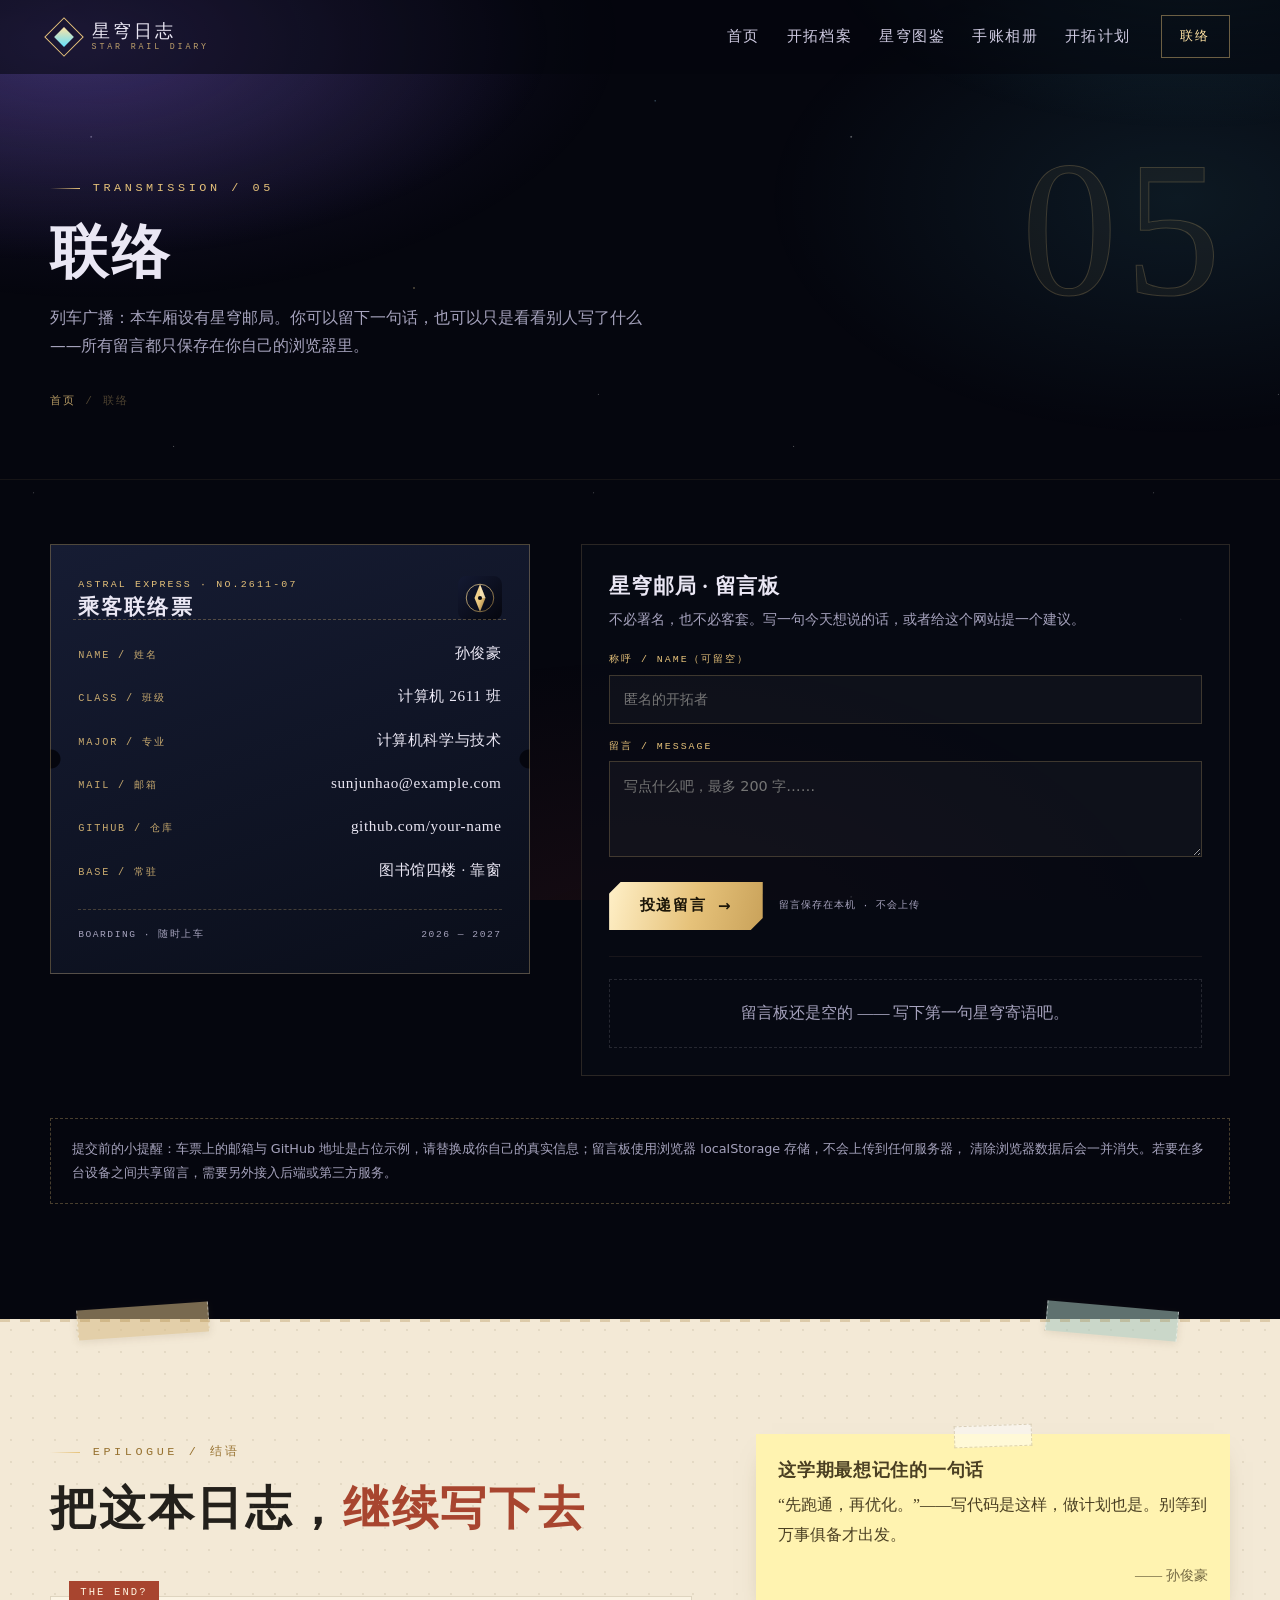
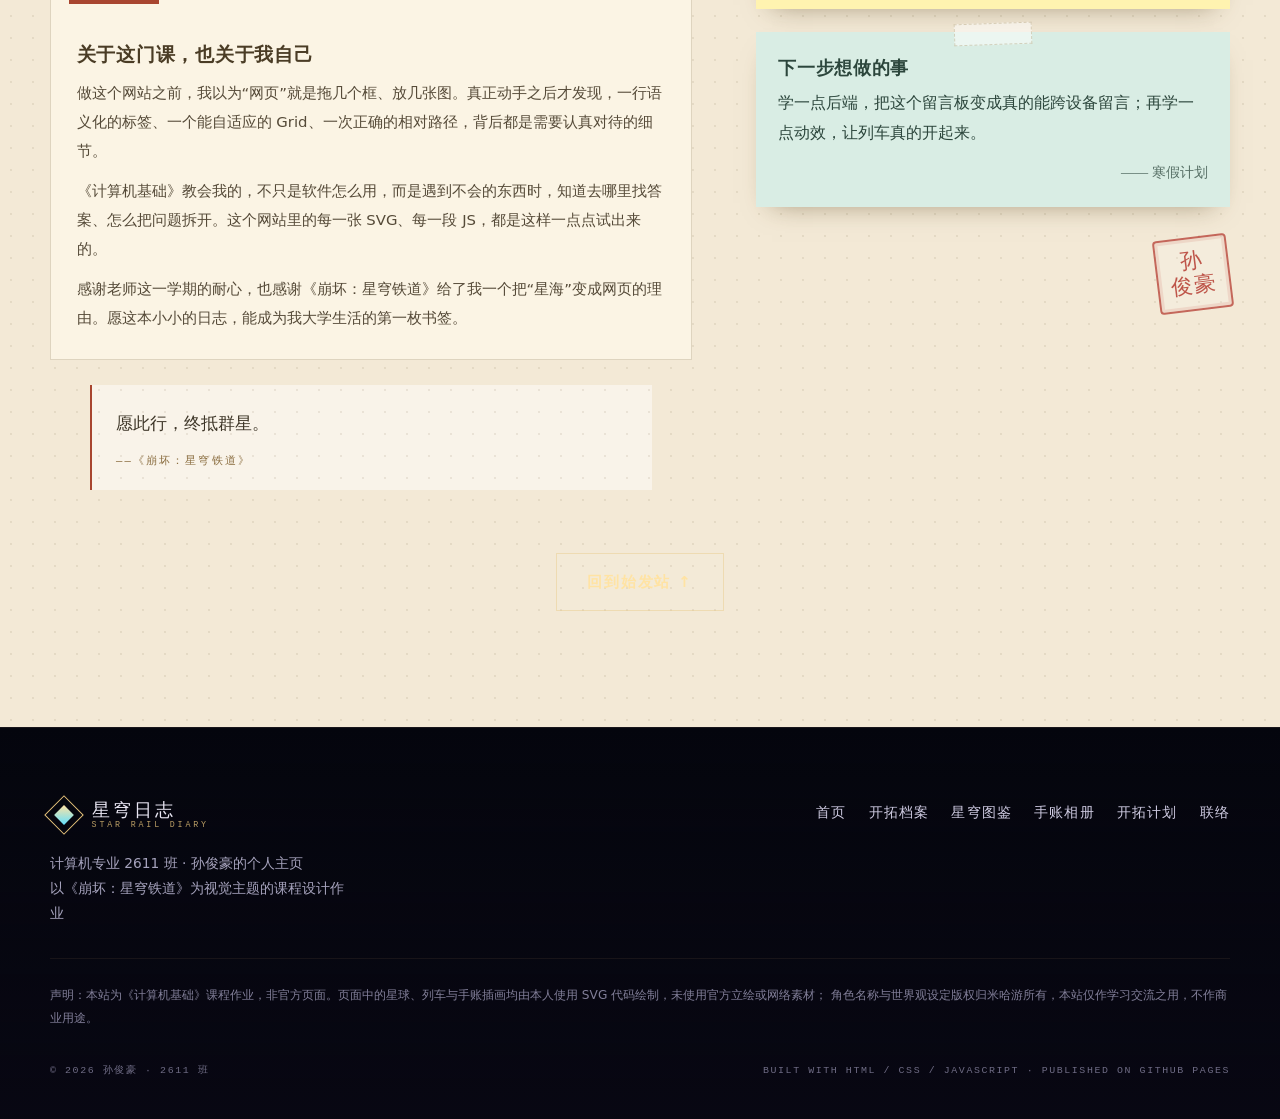
==== contact.html @ d4cdba92 "Add files via upload" ====
<!DOCTYPE html>
<html lang="zh-CN" class="no-js">
<head>
<meta charset="UTF-8">
<script>document.documentElement.classList.replace("no-js", "js");</script>
<meta name="viewport" content="width=device-width, initial-scale=1">
<title>联络 · 星穹邮局与留言板 | 星穹日志</title>
<meta name="description" content="给孙俊豪留言：星穹日志的联络页，包含车票式联系卡、本地留言板与结语。">
<meta name="author" content="孙俊豪">
<meta name="theme-color" content="#05060e">
<link rel="icon" href="assets/img/favicon.svg" type="image/svg+xml">
<link rel="stylesheet" href="css/style.css">
</head>
<body>
<a class="skip" href="#main">跳到主要内容</a>

<header class="nav">
  <div class="nav__inner">
    <a class="brand" href="index.html" aria-label="星穹日志 · 返回首页">
      <span class="brand__mark" aria-hidden="true"></span>
      <span class="brand__text">星穹日志<em>STAR RAIL DIARY</em></span>
    </a>
    <button class="nav__toggle" type="button" aria-expanded="false" aria-controls="navmenu" aria-label="打开导航菜单">
      <span></span><span></span><span></span>
    </button>
    <nav class="nav__menu" id="navmenu" aria-label="主导航">
      <a href="index.html">首页</a>
      <a href="about.html">开拓档案</a>
      <a href="characters.html">星穹图鉴</a>
      <a href="gallery.html">手账相册</a>
      <a href="study.html">开拓计划</a>
      <a class="nav__cta" href="contact.html">联络</a>
    </nav>
  </div>
</header>

<main id="main">

  <section class="page-head" data-index="05">
    <div class="container">
      <p class="eyebrow">TRANSMISSION / 05</p>
      <h1 class="page-title">联络</h1>
      <p class="page-lead">列车广播：本车厢设有星穹邮局。你可以留下一句话，也可以只是看看别人写了什么——所有留言都只保存在你自己的浏览器里。</p>
      <nav class="crumbs" aria-label="面包屑">
        <a href="index.html">首页</a><span>/</span><span>联络</span>
      </nav>
    </div>
  </section>

  <section class="section" style="padding-top:clamp(40px,6vw,64px)">
    <div class="container">
      <div class="contact-grid">

        <div class="ticket" data-reveal>
          <div class="ticket__head">
            <div>
              <p class="ticket__no">ASTRAL EXPRESS · NO.2611-07</p>
              <h3>乘客联络票</h3>
            </div>
            <img src="assets/img/favicon.svg" alt="" width="44" height="44" aria-hidden="true">
          </div>

          <dl class="ticket__rows">
            <div class="ticket__row"><dt>NAME / 姓名</dt><dd>孙俊豪</dd></div>
            <div class="ticket__row"><dt>CLASS / 班级</dt><dd>计算机 2611 班</dd></div>
            <div class="ticket__row"><dt>MAJOR / 专业</dt><dd>计算机科学与技术</dd></div>
            <div class="ticket__row"><dt>MAIL / 邮箱</dt><dd>sunjunhao@example.com</dd></div>
            <div class="ticket__row"><dt>GITHUB / 仓库</dt><dd>github.com/your-name</dd></div>
            <div class="ticket__row"><dt>BASE / 常驻</dt><dd>图书馆四楼 · 靠窗</dd></div>
          </dl>

          <div class="ticket__foot">
            <span>BOARDING · 随时上车</span>
            <span>2026 — 2027</span>
          </div>
        </div>

        <div class="guestbook" data-reveal data-delay="1">
          <h3>星穹邮局 · 留言板</h3>
          <p>不必署名，也不必客套。写一句今天想说的话，或者给这个网站提一个建议。</p>

          <form id="guestForm" novalidate>
            <div class="field">
              <label for="guestName">称呼 / NAME（可留空）</label>
              <input type="text" id="guestName" name="name" maxlength="18" placeholder="匿名的开拓者" autocomplete="nickname">
            </div>
            <div class="field">
              <label for="guestMsg">留言 / MESSAGE</label>
              <textarea id="guestMsg" name="message" maxlength="200" required placeholder="写点什么吧，最多 200 字……"></textarea>
            </div>
            <div class="form-foot">
              <button class="btn btn--gold" type="submit">投递留言 <span class="btn__arrow" aria-hidden="true">→</span></button>
              <span class="form-note">留言保存在本机 · 不会上传</span>
            </div>
          </form>

          <ul class="guest-list" id="guestList">
            <li class="empty">留言板还是空的 —— 写下第一句星穹寄语吧。</li>
          </ul>
        </div>

      </div>

      <p class="disclaimer">
        提交前的小提醒：车票上的邮箱与 GitHub 地址是占位示例，请替换成你自己的真实信息；留言板使用浏览器 localStorage 存储，不会上传到任何服务器，
        清除浏览器数据后会一并消失。若要在多台设备之间共享留言，需要另外接入后端或第三方服务。
      </p>
    </div>
  </section>

  <section class="section section--paper">
    <span class="tape tape--tl" aria-hidden="true"></span>
    <span class="tape tape--tr" aria-hidden="true"></span>
    <div class="container">
      <div class="quick">
        <div>
          <header class="sec-head" data-reveal>
            <p class="eyebrow">EPILOGUE / 结语</p>
            <h2 class="sec-title">把这本日志，<em>继续写下去</em></h2>
          </header>
          <div class="chapter" style="box-shadow:none" data-reveal>
            <span class="chapter__no">THE END?</span>
            <h3 style="margin-top:1rem">关于这门课，也关于我自己</h3>
            <p>做这个网站之前，我以为“网页”就是拖几个框、放几张图。真正动手之后才发现，一行语义化的标签、一个能自适应的 Grid、一次正确的相对路径，背后都是需要认真对待的细节。</p>
            <p>《计算机基础》教会我的，不只是软件怎么用，而是遇到不会的东西时，知道去哪里找答案、怎么把问题拆开。这个网站里的每一张 SVG、每一段 JS，都是这样一点点试出来的。</p>
            <p>感谢老师这一学期的耐心，也感谢《崩坏：星穹铁道》给了我一个把“星海”变成网页的理由。愿这本小小的日志，能成为我大学生活的第一枚书签。</p>
          </div>
          <blockquote class="quote" style="margin-top:1.6rem" data-reveal>
            愿此行，终抵群星。
            <span class="quote__by">——《崩坏：星穹铁道》</span>
          </blockquote>
        </div>

        <div class="notes">
          <aside class="note" data-reveal data-delay="1">
            <h4>这学期最想记住的一句话</h4>
            <p>“先跑通，再优化。”——写代码是这样，做计划也是。别等到万事俱备才出发。</p>
            <span class="note__sign">—— 孙俊豪</span>
          </aside>
          <aside class="note note--mint" data-reveal data-delay="2">
            <h4>下一步想做的事</h4>
            <p>学一点后端，把这个留言板变成真的能跨设备留言；再学一点动效，让列车真的开起来。</p>
            <span class="note__sign">—— 寒假计划</span>
          </aside>
          <div class="seal" aria-hidden="true">孙<br>俊豪</div>
        </div>
      </div>

      <div class="sec-foot" data-reveal>
        <a class="btn btn--ghost" href="index.html">回到始发站 ↑</a>
      </div>
    </div>
  </section>

</main>

<footer class="footer">
  <div class="container footer__inner">
    <div class="footer__top">
      <div class="footer__brand">
        <a class="brand" href="index.html">
          <span class="brand__mark" aria-hidden="true"></span>
          <span class="brand__text">星穹日志<em>STAR RAIL DIARY</em></span>
        </a>
        <p>计算机专业 2611 班 · 孙俊豪的个人主页<br>以《崩坏：星穹铁道》为视觉主题的课程设计作业</p>
      </div>
      <nav class="footer__links" aria-label="页脚导航">
        <a href="index.html">首页</a>
        <a href="about.html">开拓档案</a>
        <a href="characters.html">星穹图鉴</a>
        <a href="gallery.html">手账相册</a>
        <a href="study.html">开拓计划</a>
        <a href="contact.html">联络</a>
      </nav>
    </div>
    <p class="footer__note">
      声明：本站为《计算机基础》课程作业，非官方页面。页面中的星球、列车与手账插画均由本人使用 SVG 代码绘制，未使用官方立绘或网络素材；
      角色名称与世界观设定版权归米哈游所有，本站仅作学习交流之用，不作商业用途。
    </p>
    <p class="footer__copy">
      <span>© <span data-year>2026</span> 孙俊豪 · 2611 班</span>
      <span>BUILT WITH HTML / CSS / JAVASCRIPT · PUBLISHED ON GITHUB PAGES</span>
    </p>
  </div>
</footer>

<script src="js/main.js"></script>
</body>
</html>
---- css/style.css ----
/* ============================================================
   星穹日志 · Star Rail Diary
   个人主页样式表（原创）
   风格：深空科技感 + 国潮金朱 + 手账纸感
   ============================================================ */

:root {
  --void: #05060e;
  --void-2: #090c18;
  --panel: #0d1222;
  --panel-2: #111730;
  --line: rgba(230, 194, 122, .16);
  --line-soft: rgba(230, 194, 122, .08);
  --gold: #e6c27a;
  --gold-2: #ffe3a3;
  --gold-deep: #a37d38;
  --cyan: #62e0ff;
  --violet: #8b6cf0;
  --jade: #2f8f83;
  --cinnabar: #c9483c;
  --paper: #f3e9d6;
  --paper-2: #fbf4e4;
  --paper-3: #e8dac1;
  --ink: #23201b;
  --ink-soft: #5c5346;
  --text: #eae7f4;
  --muted: #a6a3bd;
  --font-serif: "Songti SC", "STSong", "STZhongsong", "SimSun", "Noto Serif SC", serif;
  --font-sans: "PingFang SC", "Microsoft YaHei", "Hiragino Sans GB", "Segoe UI", system-ui, sans-serif;
  --font-mono: "Consolas", "Cascadia Mono", "SFMono-Regular", "Courier New", monospace;
  --font-hand: "Kaiti SC", "STKaiti", "KaiTi", "楷体", cursive;
  --nav-h: 74px;
  --maxw: 1180px;
  --ease: cubic-bezier(.2, .7, .2, 1);
}

* { box-sizing: border-box; }

html {
  scroll-behavior: smooth;
  -webkit-text-size-adjust: 100%;
}

body {
  margin: 0;
  background-color: var(--void);
  color: var(--text);
  font-family: var(--font-sans);
  font-size: 16px;
  line-height: 1.8;
  overflow-x: hidden;
  -webkit-font-smoothing: antialiased;
}

/* 全站星尘底纹 */
body::before {
  content: "";
  position: fixed;
  inset: 0;
  z-index: -2;
  pointer-events: none;
  background-image:
    radial-gradient(1.4px 1.4px at 12% 18%, rgba(255, 255, 255, .55), transparent),
    radial-gradient(1px 1px at 28% 72%, rgba(255, 255, 255, .4), transparent),
    radial-gradient(1.6px 1.6px at 46% 32%, rgba(255, 227, 163, .5), transparent),
    radial-gradient(1px 1px at 64% 86%, rgba(255, 255, 255, .35), transparent),
    radial-gradient(1.2px 1.2px at 78% 12%, rgba(160, 220, 255, .45), transparent),
    radial-gradient(1px 1px at 88% 58%, rgba(255, 255, 255, .35), transparent),
    radial-gradient(1px 1px at 6% 88%, rgba(255, 255, 255, .3), transparent),
    radial-gradient(1.3px 1.3px at 38% 94%, rgba(255, 227, 163, .4), transparent);
  background-size: 760px 760px, 620px 620px, 900px 900px, 720px 720px, 840px 840px, 680px 680px, 560px 560px, 980px 980px;
  opacity: .85;
}

body::after {
  content: "";
  position: fixed;
  inset: 0;
  z-index: -1;
  pointer-events: none;
  background:
    radial-gradient(58% 42% at 8% 4%, rgba(139, 108, 240, .16), transparent 70%),
    radial-gradient(46% 38% at 92% 22%, rgba(98, 224, 255, .09), transparent 70%),
    radial-gradient(60% 50% at 50% 108%, rgba(201, 72, 60, .1), transparent 70%);
}

img { max-width: 100%; display: block; }
a { color: inherit; text-decoration: none; }
button { font-family: inherit; cursor: pointer; }
::selection { background: rgba(230, 194, 122, .35); color: #fff; }

:focus-visible {
  outline: 2px solid var(--gold-2);
  outline-offset: 3px;
}

h1, h2, h3, h4 {
  font-family: var(--font-serif);
  font-weight: 700;
  line-height: 1.35;
  letter-spacing: .04em;
  margin: 0;
}

p { margin: 0; }

/* ---------- 通用布局 ---------- */
.container {
  width: min(100% - 44px, var(--maxw));
  margin-inline: auto;
}

.section {
  position: relative;
  padding: clamp(66px, 9vw, 118px) 0;
}

.sec-head { max-width: 760px; margin-bottom: clamp(34px, 5vw, 56px); }
.sec-head--center { margin-inline: auto; text-align: center; }

.eyebrow {
  display: inline-flex;
  align-items: center;
  gap: .8rem;
  margin: 0 0 .9rem;
  font-family: var(--font-mono);
  font-size: .74rem;
  letter-spacing: .3em;
  text-transform: uppercase;
  color: var(--gold);
}

.eyebrow::before {
  content: "";
  width: 30px;
  height: 1px;
  background: linear-gradient(90deg, transparent, var(--gold));
}

.sec-head--center .eyebrow::after {
  content: "";
  width: 30px;
  height: 1px;
  background: linear-gradient(90deg, var(--gold), transparent);
}

.sec-title {
  font-size: clamp(1.85rem, 4.2vw, 2.9rem);
  letter-spacing: .06em;
}

.sec-title em {
  font-style: normal;
  color: var(--gold-2);
}

.sec-sub {
  margin-top: 1rem;
  color: var(--muted);
  font-size: .98rem;
  max-width: 62ch;
}

.grad-text {
  background: linear-gradient(104deg, #fffdf6 8%, #ffe3a3 42%, #9ce6ff 78%, #cbb6ff 100%);
  -webkit-background-clip: text;
  background-clip: text;
  color: transparent;
}

/* ---------- 按钮 ---------- */
.btn {
  position: relative;
  display: inline-flex;
  align-items: center;
  justify-content: center;
  gap: .7rem;
  padding: .92rem 1.9rem;
  border: 0;
  font-size: .94rem;
  font-weight: 700;
  letter-spacing: .12em;
  transition: transform .3s var(--ease), box-shadow .3s var(--ease), background .3s, color .3s;
}

.btn--gold {
  color: #1b1508;
  background: linear-gradient(104deg, #fff0c8, #e6c27a 55%, #c9a25a);
  clip-path: polygon(12px 0, 100% 0, 100% calc(100% - 12px), calc(100% - 12px) 100%, 0 100%, 0 12px);
}

.btn--gold:hover {
  transform: translateY(-3px);
  box-shadow: 0 18px 34px -18px rgba(230, 194, 122, .55);
}

.btn--ghost {
  color: var(--gold-2);
  background: rgba(255, 255, 255, .03);
  border: 1px solid rgba(230, 194, 122, .4);
}

.btn--ghost:hover {
  transform: translateY(-3px);
  border-color: var(--gold-2);
  background: rgba(230, 194, 122, .1);
}

.btn__arrow { transition: transform .3s var(--ease); }
.btn:hover .btn__arrow { transform: translateX(4px); }

/* ---------- 导航 ---------- */
.nav {
  position: fixed;
  inset: 0 0 auto;
  z-index: 60;
  height: var(--nav-h);
  display: flex;
  align-items: center;
  background: rgba(5, 6, 14, .55);
  border-bottom: 1px solid transparent;
  transition: background .35s, border-color .35s, backdrop-filter .35s;
}

.nav.is-scrolled {
  background: rgba(5, 6, 14, .88);
  border-bottom-color: var(--line);
  backdrop-filter: blur(14px);
  -webkit-backdrop-filter: blur(14px);
}

.nav__inner {
  width: min(100% - 44px, var(--maxw));
  margin-inline: auto;
  display: flex;
  align-items: center;
  justify-content: space-between;
  gap: 1.5rem;
}

.brand { display: inline-flex; align-items: center; gap: .85rem; }

.brand__mark {
  position: relative;
  width: 28px;
  height: 28px;
  flex: 0 0 auto;
  border: 1px solid var(--gold);
  transform: rotate(45deg);
  transition: transform .6s var(--ease);
}

.brand__mark::after {
  content: "";
  position: absolute;
  inset: 6px;
  background: linear-gradient(135deg, var(--gold-2), var(--cyan));
}

.brand:hover .brand__mark { transform: rotate(225deg); }

.brand__text {
  display: flex;
  flex-direction: column;
  font-family: var(--font-serif);
  font-size: 1.12rem;
  letter-spacing: .18em;
  line-height: 1.15;
}

.brand__text em {
  font-family: var(--font-mono);
  font-style: normal;
  font-size: .52rem;
  letter-spacing: .34em;
  color: var(--gold);
  opacity: .8;
}

.nav__menu {
  display: flex;
  align-items: center;
  gap: clamp(.4rem, 1.6vw, 1.5rem);
}

.nav__menu a {
  position: relative;
  padding: .4rem .2rem;
  font-size: .93rem;
  letter-spacing: .1em;
  color: #cfcbe2;
  transition: color .25s;
}

.nav__menu a::after {
  content: "";
  position: absolute;
  left: 0;
  bottom: -2px;
  width: 0;
  height: 1px;
  background: linear-gradient(90deg, var(--gold), transparent);
  transition: width .35s var(--ease);
}

.nav__menu a:hover { color: #fff; }
.nav__menu a:hover::after { width: 100%; }

.nav__menu a.is-active { color: var(--gold-2); }
.nav__menu a.is-active::after { width: 100%; }

.nav__menu a.nav__cta {
  margin-left: .4rem;
  padding: .55rem 1.15rem;
  border: 1px solid rgba(230, 194, 122, .45);
  color: var(--gold-2);
  font-size: .84rem;
  letter-spacing: .16em;
}

.nav__menu a.nav__cta::after { display: none; }
.nav__menu a.nav__cta:hover { background: var(--gold); color: #1b1508; }

.nav__toggle {
  display: none;
  width: 44px;
  height: 44px;
  padding: 0;
  border: 1px solid var(--line);
  background: transparent;
  position: relative;
}

.nav__toggle span {
  position: absolute;
  left: 50%;
  width: 20px;
  height: 1.5px;
  background: var(--gold-2);
  transform: translateX(-50%);
  transition: .3s var(--ease);
}

.nav__toggle span:nth-child(1) { top: 15px; }
.nav__toggle span:nth-child(2) { top: 21px; }
.nav__toggle span:nth-child(3) { top: 27px; }

.nav__toggle[aria-expanded="true"] span:nth-child(1) { top: 21px; transform: translateX(-50%) rotate(45deg); }
.nav__toggle[aria-expanded="true"] span:nth-child(2) { opacity: 0; }
.nav__toggle[aria-expanded="true"] span:nth-child(3) { top: 21px; transform: translateX(-50%) rotate(-45deg); }

.skip {
  position: absolute;
  left: 16px;
  top: -60px;
  z-index: 100;
  padding: .6rem 1rem;
  background: var(--gold);
  color: #14100a;
  transition: top .25s;
}
.skip:focus { top: 12px; }

/* ---------- 首屏 ---------- */
.hero {
  position: relative;
  isolation: isolate;
  min-height: clamp(600px, 92svh, 940px);
  display: flex;
  align-items: center;
  padding: calc(var(--nav-h) + clamp(48px, 8vw, 90px)) 0 clamp(120px, 16vh, 180px);
  overflow: hidden;
}

.hero__stars {
  position: absolute;
  inset: 0;
  width: 100%;
  height: 100%;
  z-index: -2;
  opacity: .95;
}

.hero__glow {
  position: absolute;
  inset: -20% -10% auto;
  height: 120%;
  z-index: -3;
  background:
    radial-gradient(52% 48% at 16% 24%, rgba(139, 108, 240, .4), transparent 72%),
    radial-gradient(40% 42% at 78% 16%, rgba(98, 224, 255, .16), transparent 72%),
    radial-gradient(50% 40% at 60% 92%, rgba(201, 72, 60, .18), transparent 72%);
  filter: blur(8px);
}

.hero__train {
  position: absolute;
  right: -6%;
  bottom: 3%;
  width: min(74%, 1020px);
  z-index: -1;
  opacity: .95;
  pointer-events: none;
  filter: drop-shadow(0 30px 60px rgba(0, 0, 0, .65));
  -webkit-mask-image: linear-gradient(to right, transparent 0, #000 30%, #000 100%);
  mask-image: linear-gradient(to right, transparent 0, #000 30%, #000 100%);
}

/* 压暗文字一侧，避免与列车重叠影响阅读 */
.hero__scrim {
  position: absolute;
  inset: 0;
  z-index: -1;
  pointer-events: none;
  background:
    linear-gradient(90deg, rgba(5, 6, 14, .95) 0%, rgba(5, 6, 14, .88) 32%, rgba(5, 6, 14, .42) 56%, transparent 74%),
    linear-gradient(180deg, transparent 52%, rgba(5, 6, 14, .74) 100%);
}

.hero__inner { position: relative; }

.hero__title {
  max-width: 12em;
  margin: .4rem 0 1.6rem;
  font-size: clamp(2.5rem, 6.6vw, 4.9rem);
  line-height: 1.24;
  letter-spacing: .05em;
  text-shadow: 0 18px 60px rgba(0, 0, 0, .55);
}

.hero__title span { display: block; }

.hero__lead {
  max-width: 46ch;
  color: #d2cde4;
  font-size: clamp(.96rem, 1.2vw, 1.06rem);
  line-height: 1.95;
  text-shadow: 0 2px 18px rgba(5, 6, 14, .7);
}

.hero__lead strong { color: var(--gold-2); font-weight: 600; }

.hero__actions {
  display: flex;
  flex-wrap: wrap;
  gap: .9rem;
  margin: 2.2rem 0 2.6rem;
}

.hero__meta {
  display: flex;
  flex-wrap: wrap;
  gap: clamp(1rem, 3vw, 2.4rem);
  margin: 0;
  padding: 1.15rem 0 0;
  list-style: none;
  border-top: 1px solid var(--line-soft);
  max-width: 620px;
}

.hero__meta li { display: flex; flex-direction: column; gap: .2rem; }

.hero__meta span {
  font-family: var(--font-mono);
  font-size: .64rem;
  letter-spacing: .24em;
  color: var(--gold);
  opacity: .85;
}

.hero__meta strong {
  font-family: var(--font-serif);
  font-size: .98rem;
  letter-spacing: .08em;
  font-weight: 600;
}

.hero__scroll {
  position: absolute;
  right: max(22px, calc((100vw - var(--maxw)) / 2));
  bottom: 118px;
  display: flex;
  align-items: center;
  gap: .8rem;
  font-family: var(--font-mono);
  font-size: .64rem;
  letter-spacing: .3em;
  color: var(--gold);
  writing-mode: vertical-rl;
}

.hero__scroll::after {
  content: "";
  width: 1px;
  height: 54px;
  background: linear-gradient(var(--gold), transparent);
  animation: scrollLine 2.4s ease-in-out infinite;
}

@keyframes scrollLine {
  0%, 100% { transform: scaleY(.4); opacity: .4; transform-origin: top; }
  50% { transform: scaleY(1); opacity: 1; transform-origin: top; }
}

.ticker {
  position: absolute;
  left: 0;
  right: 0;
  bottom: 0;
  overflow: hidden;
  border-top: 1px solid var(--line-soft);
  border-bottom: 1px solid var(--line-soft);
  background: rgba(5, 6, 14, .55);
  backdrop-filter: blur(6px);
  -webkit-backdrop-filter: blur(6px);
}

.ticker__track {
  display: flex;
  width: max-content;
  gap: 2.6rem;
  padding: .72rem 0;
  font-family: var(--font-mono);
  font-size: .7rem;
  letter-spacing: .26em;
  color: rgba(230, 194, 122, .72);
  animation: ticker 42s linear infinite;
}

.ticker__track span { display: inline-flex; align-items: center; gap: 2.6rem; white-space: nowrap; }
.ticker__track span::after { content: "✦"; color: var(--gold); opacity: .6; }

@keyframes ticker {
  from { transform: translateX(0); }
  to { transform: translateX(-50%); }
}

/* ---------- 停靠站卡片 ---------- */
.stops {
  display: grid;
  grid-template-columns: repeat(auto-fit, minmax(228px, 1fr));
  gap: 16px;
}

.stop {
  position: relative;
  display: flex;
  flex-direction: column;
  gap: .75rem;
  padding: 1.9rem 1.6rem 1.7rem;
  background: linear-gradient(165deg, rgba(20, 27, 48, .92), rgba(8, 11, 20, .94));
  border: 1px solid var(--line);
  overflow: hidden;
  transition: transform .4s var(--ease), border-color .4s, box-shadow .4s;
}

.stop::after {
  content: "";
  position: absolute;
  top: 10px;
  right: 10px;
  width: 22px;
  height: 22px;
  border-top: 1px solid rgba(230, 194, 122, .45);
  border-right: 1px solid rgba(230, 194, 122, .45);
  opacity: .5;
  transition: opacity .35s, width .35s, height .35s;
}

.stop:hover {
  transform: translateY(-7px);
  border-color: rgba(230, 194, 122, .48);
  box-shadow: 0 28px 54px -26px #000;
}

.stop:hover::after { opacity: 1; width: 34px; height: 34px; }

.stop__no {
  font-family: var(--font-mono);
  font-size: .72rem;
  letter-spacing: .26em;
  color: var(--gold);
}

.stop h3 { font-size: 1.32rem; letter-spacing: .06em; }
.stop p { flex: 1; color: var(--muted); font-size: .9rem; line-height: 1.85; }

.stop__go {
  font-family: var(--font-mono);
  font-size: .74rem;
  letter-spacing: .18em;
  color: var(--gold-2);
  opacity: .85;
}

.stop:hover .stop__go { opacity: 1; }

/* ---------- 手账纸页面 ---------- */
.section--paper {
  color: var(--ink);
  background: var(--paper);
  position: relative;
}

.section--paper::before {
  content: "";
  position: absolute;
  inset: 0;
  pointer-events: none;
  background-image: radial-gradient(rgba(124, 104, 72, .22) 1px, transparent 1px);
  background-size: 22px 22px;
  opacity: .55;
}

.section--paper::after {
  content: "";
  position: absolute;
  left: 0;
  right: 0;
  top: 0;
  height: 3px;
  background: repeating-linear-gradient(90deg, rgba(163, 125, 56, .55) 0 10px, transparent 10px 20px);
  opacity: .5;
}

.section--paper .eyebrow { color: #96712f; }
.section--paper .sec-sub { color: var(--ink-soft); }
.section--paper .sec-title em { color: #a8452f; }

.tape {
  position: absolute;
  width: 132px;
  height: 30px;
  background: rgba(214, 186, 132, .55);
  border-left: 1px dashed rgba(255, 255, 255, .5);
  border-right: 1px dashed rgba(255, 255, 255, .5);
  box-shadow: 0 2px 8px rgba(90, 70, 40, .12);
  transform: rotate(-4deg);
  pointer-events: none;
}

.tape--tl { top: -13px; left: 6%; }
.tape--tr { top: -13px; right: 8%; transform: rotate(5deg); background: rgba(168, 200, 190, .55); }

.seal {
  display: grid;
  place-items: center;
  width: 74px;
  height: 74px;
  border: 2px solid rgba(184, 69, 58, .8);
  border-radius: 4px;
  color: rgba(184, 69, 58, .9);
  font-family: var(--font-hand);
  font-size: 1.35rem;
  line-height: 1.1;
  text-align: center;
  letter-spacing: .05em;
  transform: rotate(-7deg);
  box-shadow: inset 0 0 0 3px rgba(184, 69, 58, .12);
  background: rgba(255, 255, 255, .15);
}

.note {
  position: relative;
  padding: 1.5rem 1.4rem 1.3rem;
  background: #fff3b0;
  color: #4a3f22;
  box-shadow: 0 12px 26px -16px rgba(80, 60, 20, .55);
  transform: rotate(-1.6deg);
  font-family: var(--font-hand);
  font-size: 1.02rem;
  line-height: 1.9;
}

.note::before {
  content: "";
  position: absolute;
  top: -9px;
  left: 50%;
  width: 76px;
  height: 20px;
  transform: translateX(-50%) rotate(-2deg);
  background: rgba(255, 255, 255, .5);
  border: 1px dashed rgba(160, 140, 90, .35);
}

.note--mint { background: #d9ede4; color: #2c463c; transform: rotate(1.4deg); }
.note--rose { background: #f7d9d2; color: #5c2a22; transform: rotate(-.8deg); }
.note h4 { font-family: var(--font-hand); font-size: 1.12rem; margin-bottom: .5rem; color: inherit; }
.note p { font-size: .98rem; }
.note__sign { display: block; margin-top: .8rem; text-align: right; font-size: .85rem; opacity: .75; }

/* ---------- 数据 / 速写 ---------- */
.quick {
  display: grid;
  grid-template-columns: 1.15fr .85fr;
  gap: clamp(26px, 5vw, 64px);
  align-items: start;
}

.stats {
  display: grid;
  grid-template-columns: repeat(2, 1fr);
  gap: 1px;
  background: rgba(90, 72, 44, .18);
  border: 1px solid rgba(90, 72, 44, .18);
}

.stat {
  padding: 1.5rem 1.4rem;
  background: var(--paper-2);
}

.stat__num {
  display: block;
  font-family: var(--font-serif);
  font-size: clamp(1.7rem, 3.4vw, 2.35rem);
  line-height: 1.1;
  color: #8a5a22;
  letter-spacing: .02em;
}

.stat__num small { font-size: .45em; letter-spacing: .1em; margin-left: .2em; color: #9a7b46; }

.stat__label {
  display: block;
  margin-top: .45rem;
  font-family: var(--font-mono);
  font-size: .68rem;
  letter-spacing: .2em;
  color: #7b6a4d;
}

.notes { display: grid; gap: 1.4rem; }

/* ---------- 页面头部 ---------- */
.page-head {
  position: relative;
  overflow: hidden;
  padding: calc(var(--nav-h) + clamp(56px, 8vw, 96px)) 0 clamp(44px, 6vw, 68px);
  border-bottom: 1px solid var(--line-soft);
}

.page-head::before {
  content: "";
  position: absolute;
  inset: -30% -10% auto;
  height: 130%;
  z-index: -1;
  background:
    radial-gradient(46% 50% at 12% 30%, rgba(139, 108, 240, .28), transparent 70%),
    radial-gradient(34% 40% at 86% 16%, rgba(98, 224, 255, .12), transparent 70%);
}

/* 右侧巨大的页码幽灵字，平衡页头留白 */
.page-head::after {
  content: attr(data-index);
  position: absolute;
  right: 4%;
  top: 48%;
  transform: translateY(-50%);
  z-index: 0;
  font-family: var(--font-serif);
  font-size: clamp(7rem, 15vw, 13rem);
  line-height: 1;
  letter-spacing: .04em;
  color: rgba(230, 194, 122, .05);
  -webkit-text-stroke: 1px rgba(230, 194, 122, .22);
  pointer-events: none;
  user-select: none;
}

.page-head .container { position: relative; z-index: 1; }

.page-title {
  font-size: clamp(2.1rem, 5.2vw, 3.6rem);
  letter-spacing: .06em;
  margin-bottom: .8rem;
}

.page-lead { color: var(--muted); max-width: 62ch; font-size: .98rem; }

.crumbs {
  display: flex;
  flex-wrap: wrap;
  align-items: center;
  gap: .6rem;
  margin-top: 1.9rem;
  font-family: var(--font-mono);
  font-size: .7rem;
  letter-spacing: .16em;
  color: rgba(230, 194, 122, .8);
}

.crumbs a:hover { color: var(--gold-2); }
.crumbs span { opacity: .4; }

/* ---------- 档案页 ---------- */
.dossier {
  display: grid;
  grid-template-columns: minmax(260px, 400px) 1fr;
  gap: clamp(28px, 5vw, 68px);
  align-items: start;
}

.frame {
  position: relative;
  padding: 12px;
  background: linear-gradient(160deg, rgba(230, 194, 122, .5), rgba(98, 224, 255, .18) 55%, rgba(230, 194, 122, .35));
  clip-path: polygon(0 0, calc(100% - 26px) 0, 100% 26px, 100% 100%, 26px 100%, 0 calc(100% - 26px));
}

.frame img {
  width: 100%;
  height: auto;
  clip-path: polygon(0 0, calc(100% - 20px) 0, 100% 20px, 100% 100%, 20px 100%, 0 calc(100% - 20px));
}

.frame__tag {
  position: absolute;
  left: 24px;
  bottom: 24px;
  padding: .35rem .8rem;
  background: rgba(5, 6, 14, .82);
  border: 1px solid rgba(230, 194, 122, .4);
  font-family: var(--font-mono);
  font-size: .68rem;
  letter-spacing: .2em;
  color: var(--gold-2);
}

.dossier__art { position: relative; }
.dossier__art .seal { position: absolute; right: -14px; bottom: -22px; background: var(--paper); }

.dossier__name {
  display: flex;
  flex-wrap: wrap;
  align-items: baseline;
  gap: .4rem 1rem;
  margin-bottom: .4rem;
}

.dossier__name h2 { font-size: clamp(2rem, 4.4vw, 3rem); letter-spacing: .1em; }

.dossier__name span {
  font-family: var(--font-mono);
  font-size: .72rem;
  letter-spacing: .26em;
  color: var(--gold);
}

.dossier__title { color: var(--muted); font-size: .96rem; margin-bottom: 1.8rem; }
.dossier__title b { color: var(--gold-2); font-weight: 600; }

.facts {
  display: grid;
  grid-template-columns: repeat(auto-fit, minmax(150px, 1fr));
  gap: 1px;
  margin: 0 0 2rem;
  background: var(--line-soft);
  border: 1px solid var(--line-soft);
}

.fact { padding: .95rem 1rem; background: rgba(10, 14, 26, .7); }
.fact dt {
  font-family: var(--font-mono);
  font-size: .62rem;
  letter-spacing: .2em;
  color: var(--gold);
  opacity: .8;
}
.fact dd {
  margin: .3rem 0 0;
  font-family: var(--font-serif);
  font-size: 1rem;
  letter-spacing: .04em;
  color: #f2effa;
}

.bars { display: grid; gap: 1rem; margin: 0 0 2rem; max-width: 560px; }

.bar {
  display: grid;
  grid-template-columns: 96px 1fr 42px;
  align-items: center;
  gap: .9rem;
}

.bar__name { font-size: .86rem; color: #d8d4e8; letter-spacing: .06em; }

.bar__track {
  position: relative;
  height: 6px;
  background: rgba(255, 255, 255, .07);
  overflow: hidden;
}

.bar__fill {
  display: block;
  height: 100%;
  width: 0;
  background: linear-gradient(90deg, rgba(230, 194, 122, .55), var(--gold-2) 55%, var(--cyan));
  box-shadow: 0 0 16px rgba(98, 224, 255, .35);
  transition: width 1.3s var(--ease);
}

.is-in .bar__fill { width: var(--v); }

.bar__val {
  font-family: var(--font-mono);
  font-size: .74rem;
  color: var(--gold);
  text-align: right;
}

.tags { display: flex; flex-wrap: wrap; gap: .5rem; margin: 0; padding: 0; list-style: none; }

.tag {
  padding: .3rem .8rem;
  border: 1px solid rgba(230, 194, 122, .28);
  font-family: var(--font-mono);
  font-size: .7rem;
  letter-spacing: .12em;
  color: #d8d2e6;
  background: rgba(230, 194, 122, .04);
}

.chapters {
  display: grid;
  grid-template-columns: repeat(auto-fit, minmax(260px, 1fr));
  gap: clamp(22px, 3vw, 34px);
}

.chapter {
  position: relative;
  padding: 1.8rem 1.6rem 1.6rem;
  background: var(--paper-2);
  border: 1px solid rgba(120, 98, 62, .22);
  box-shadow: 0 14px 30px -22px rgba(60, 45, 20, .55);
}

.chapter__no {
  position: absolute;
  top: -16px;
  left: 18px;
  padding: .1rem .7rem;
  background: #a8452f;
  color: #fff4e0;
  font-family: var(--font-mono);
  font-size: .66rem;
  letter-spacing: .2em;
}

.chapter h3 {
  font-size: 1.18rem;
  color: #4a3c25;
  margin: .4rem 0 .7rem;
}

.chapter p { font-size: .93rem; line-height: 1.95; color: #554a38; }
.chapter p + p { margin-top: .7rem; }

.quotes {
  display: grid;
  grid-template-columns: repeat(auto-fit, minmax(240px, 1fr));
  gap: 1.1rem;
  margin-top: 2rem;
}

.quote {
  padding: 1.4rem 1.5rem 1.2rem;
  border-left: 2px solid #a8452f;
  background: rgba(255, 255, 255, .45);
  font-family: var(--font-hand);
  font-size: 1.05rem;
  line-height: 1.9;
  color: #3d3527;
}

.quote__by {
  display: block;
  margin-top: .7rem;
  font-family: var(--font-mono);
  font-size: .66rem;
  letter-spacing: .2em;
  color: #8c6f42;
}

/* ---------- 图鉴 ---------- */
.filters {
  display: flex;
  flex-wrap: wrap;
  gap: .55rem;
  margin-bottom: 2.4rem;
}

.chip {
  padding: .5rem 1.05rem;
  border: 1px solid var(--line);
  background: transparent;
  color: #c9c4dd;
  font-size: .82rem;
  letter-spacing: .12em;
  transition: .25s;
}

.chip:hover { border-color: rgba(230, 194, 122, .55); color: var(--gold-2); }
.chip.is-active { background: var(--gold); border-color: var(--gold); color: #1b1508; font-weight: 700; }

.grid-cards {
  display: grid;
  grid-template-columns: repeat(auto-fill, minmax(228px, 1fr));
  gap: 18px;
}

.char {
  --c: var(--gold);
  --c-soft: rgba(230, 194, 122, .25);
  position: relative;
  display: flex;
  flex-direction: column;
  background: linear-gradient(180deg, #10152a, #070a13);
  border: 1px solid rgba(255, 255, 255, .08);
  overflow: hidden;
  transition: transform .4s var(--ease), border-color .4s, box-shadow .4s;
}

.char:hover {
  transform: translateY(-8px);
  border-color: var(--c);
  box-shadow: 0 26px 50px -28px #000, 0 0 30px -14px var(--c);
}

/* 筛选时真正隐藏：author 的 display:flex 会覆盖 [hidden] 的 UA 样式 */
.char[hidden] { display: none; }

.char__art {
  position: relative;
  aspect-ratio: 5 / 4;
  display: grid;
  place-items: center;
  overflow: hidden;
  background:
    radial-gradient(60% 70% at 50% 40%, var(--c-soft), transparent 70%),
    linear-gradient(180deg, #131a2e, #080b14);
  border-bottom: 1px solid rgba(255, 255, 255, .07);
}

.char__watermark {
  position: absolute;
  right: 8px;
  bottom: -12px;
  font-family: var(--font-serif);
  font-size: 5.6rem;
  line-height: 1;
  color: rgba(255, 255, 255, .06);
  letter-spacing: 0;
  user-select: none;
}

.char__icon {
  position: relative;
  width: 56px;
  height: 56px;
  opacity: .92;
  filter: drop-shadow(0 0 10px var(--c-soft));
}

.char__elem {
  position: absolute;
  top: 10px;
  right: 10px;
  display: grid;
  place-items: center;
  width: 26px;
  height: 26px;
  border: 1px solid var(--c);
  font-size: .68rem;
  color: var(--c);
  background: rgba(5, 6, 14, .6);
}

.char__stars {
  position: absolute;
  left: 12px;
  top: 10px;
  font-size: .66rem;
  letter-spacing: .12em;
  color: var(--gold-2);
  opacity: .85;
}

.char__body { padding: 1.1rem 1.2rem 1.3rem; display: flex; flex-direction: column; gap: .35rem; }

.char__body h3 {
  font-size: 1.16rem;
  letter-spacing: .08em;
  display: flex;
  align-items: baseline;
  gap: .5rem;
}

.char__body h3 em {
  font-family: var(--font-mono);
  font-style: normal;
  font-size: .58rem;
  letter-spacing: .16em;
  color: var(--muted);
  text-transform: uppercase;
}

.char__path {
  font-family: var(--font-mono);
  font-size: .66rem;
  letter-spacing: .14em;
  color: var(--c);
}

.char__note {
  margin-top: .35rem;
  font-size: .85rem;
  line-height: 1.85;
  color: #b3aec8;
}

.disclaimer {
  margin-top: 2.6rem;
  padding: 1.1rem 1.3rem;
  border: 1px dashed rgba(230, 194, 122, .3);
  font-size: .8rem;
  line-height: 1.9;
  color: var(--muted);
}

/* ---------- 相册 ---------- */
.gallery {
  columns: 3;
  column-gap: 22px;
}

.shot {
  position: relative;
  break-inside: avoid;
  margin: 0 0 26px;
  padding: 12px 12px 52px;
  background: var(--paper-2);
  box-shadow: 0 16px 34px -22px rgba(0, 0, 0, .9);
  transform: rotate(-1.1deg);
  transition: transform .4s var(--ease), box-shadow .4s;
  cursor: zoom-in;
}

.shot:nth-child(even) { transform: rotate(1.3deg); }
.shot:nth-child(3n) { transform: rotate(-.6deg); }

.shot::before {
  content: "";
  position: absolute;
  top: -11px;
  left: 50%;
  width: 92px;
  height: 22px;
  transform: translateX(-50%) rotate(-2deg);
  background: rgba(224, 198, 150, .8);
  box-shadow: 0 2px 8px rgba(0, 0, 0, .18);
}

.shot:hover { transform: rotate(0) translateY(-4px); box-shadow: 0 26px 46px -24px #000; }

.shot img {
  width: 100%;
  height: auto;
  aspect-ratio: 4 / 3;
  object-fit: cover;
  background: #0a0e18;
}

.shot--tall img { aspect-ratio: 3 / 4; }
.shot--square img { aspect-ratio: 1 / 1; }

.shot figcaption {
  position: absolute;
  left: 16px;
  right: 16px;
  bottom: 14px;
  font-family: var(--font-hand);
  font-size: .92rem;
  line-height: 1.35;
  color: #4c4333;
  display: flex;
  justify-content: space-between;
  gap: .8rem;
  align-items: baseline;
}

.shot figcaption span {
  font-family: var(--font-mono);
  font-size: .58rem;
  letter-spacing: .12em;
  color: #8a795a;
  white-space: nowrap;
}

/* 灯箱 */
.lightbox {
  position: fixed;
  inset: 0;
  z-index: 90;
  display: grid;
  place-items: center;
  padding: 4vh 5vw;
  background: rgba(3, 4, 10, .93);
  backdrop-filter: blur(10px);
  -webkit-backdrop-filter: blur(10px);
  opacity: 0;
  visibility: hidden;
  transition: opacity .35s, visibility .35s;
}

.lightbox.is-open { opacity: 1; visibility: visible; }

.lightbox__figure { margin: 0; max-width: 100%; text-align: center; }

.lightbox__figure img {
  max-width: min(1100px, 90vw);
  max-height: 74vh;
  width: auto;
  margin: 0 auto;
  border: 1px solid rgba(230, 194, 122, .4);
  box-shadow: 0 30px 80px -30px #000;
}

.lightbox__cap {
  margin-top: 1rem;
  font-family: var(--font-hand);
  font-size: 1.05rem;
  color: #efe7d5;
}

.lightbox__cap span {
  display: block;
  margin-top: .3rem;
  font-family: var(--font-mono);
  font-size: .62rem;
  letter-spacing: .22em;
  color: var(--gold);
}

.lb-btn {
  position: absolute;
  display: grid;
  place-items: center;
  width: 48px;
  height: 48px;
  border: 1px solid rgba(230, 194, 122, .4);
  background: rgba(10, 12, 22, .7);
  color: var(--gold-2);
  font-size: 1.1rem;
  transition: .25s;
}

.lb-btn:hover { background: var(--gold); color: #171208; }
.lb-close { top: 4vh; right: 5vw; }
.lb-prev { left: 3vw; top: 50%; transform: translateY(-50%); }
.lb-next { right: 3vw; top: 50%; transform: translateY(-50%); }

/* ---------- 计划页 ---------- */
.plan-top {
  display: grid;
  grid-template-columns: 300px 1fr;
  gap: clamp(24px, 4vw, 48px);
  align-items: stretch;
  margin-bottom: clamp(38px, 6vw, 64px);
}

.clock {
  position: relative;
  padding: 1.7rem 1.5rem;
  border: 1px solid var(--line);
  background: linear-gradient(165deg, rgba(19, 25, 46, .95), rgba(8, 11, 20, .95));
  overflow: hidden;
}

.clock::after {
  content: "";
  position: absolute;
  inset: 0;
  background: repeating-linear-gradient(0deg, rgba(255, 255, 255, .025) 0 1px, transparent 1px 3px);
  pointer-events: none;
}

.clock__label {
  font-family: var(--font-mono);
  font-size: .64rem;
  letter-spacing: .26em;
  color: var(--gold);
}

.clock__time {
  display: block;
  margin: .5rem 0 .1rem;
  font-family: var(--font-mono);
  font-size: clamp(2rem, 4vw, 2.6rem);
  letter-spacing: .04em;
  color: #f4f1ff;
  font-variant-numeric: tabular-nums;
}

.clock__date {
  font-family: var(--font-mono);
  font-size: .72rem;
  letter-spacing: .1em;
  color: var(--muted);
}

.clock__cd {
  margin-top: 1.2rem;
  padding-top: 1rem;
  border-top: 1px solid var(--line-soft);
  font-size: .8rem;
  color: var(--muted);
}

.clock__cd b {
  display: block;
  margin-top: .2rem;
  font-family: var(--font-mono);
  font-size: 1.15rem;
  letter-spacing: .08em;
  color: var(--cyan);
}

.plan-copy h3 { font-size: clamp(1.4rem, 2.6vw, 1.9rem); margin-bottom: .8rem; }
.plan-copy p { color: var(--muted); font-size: .94rem; }
.plan-copy p + p { margin-top: .8rem; }

.table-wrap {
  overflow-x: auto;
  border: 1px solid var(--line);
  background: rgba(9, 12, 22, .6);
}

.timetable {
  width: 100%;
  min-width: 720px;
  border-collapse: collapse;
  font-size: .85rem;
}

.timetable caption {
  padding: 1rem 1.1rem;
  text-align: left;
  font-family: var(--font-mono);
  font-size: .68rem;
  letter-spacing: .2em;
  color: var(--gold);
  border-bottom: 1px solid var(--line-soft);
}

.timetable th, .timetable td {
  padding: .85rem .8rem;
  border-bottom: 1px solid rgba(255, 255, 255, .05);
  border-right: 1px solid rgba(255, 255, 255, .04);
  text-align: left;
  vertical-align: top;
}

.timetable thead th {
  font-family: var(--font-mono);
  font-size: .68rem;
  letter-spacing: .14em;
  color: var(--gold-2);
  background: rgba(230, 194, 122, .06);
  white-space: nowrap;
}

.timetable tbody th {
  font-family: var(--font-mono);
  font-size: .68rem;
  letter-spacing: .1em;
  color: var(--muted);
  white-space: nowrap;
  background: rgba(255, 255, 255, .02);
}

.timetable td b { display: block; font-weight: 600; color: #e9e5f5; }
.timetable td span { display: block; font-family: var(--font-mono); font-size: .64rem; color: var(--muted); margin-top: .2rem; }
.timetable td.is-lab b { color: var(--cyan); }
.timetable tbody tr:hover td { background: rgba(230, 194, 122, .05); }

.plan-grid {
  display: grid;
  grid-template-columns: 1fr 1fr;
  gap: clamp(26px, 4vw, 54px);
  margin-top: clamp(36px, 6vw, 64px);
}

.tasklist { margin: 0; padding: 0; list-style: none; }

.task {
  display: flex;
  gap: .9rem;
  align-items: flex-start;
  padding: .95rem 0;
  border-bottom: 1px dashed rgba(255, 255, 255, .1);
  cursor: pointer;
}

.task input {
  appearance: none;
  -webkit-appearance: none;
  flex: 0 0 auto;
  width: 20px;
  height: 20px;
  margin-top: .25rem;
  border: 1px solid rgba(230, 194, 122, .55);
  background-color: transparent;
  background-repeat: no-repeat;
  background-position: center;
  background-size: 12px 12px;
  cursor: pointer;
  transition: .2s;
}

.task input:checked {
  border-color: var(--gold);
  background-color: rgba(230, 194, 122, .14);
  background-image: url("data:image/svg+xml,%3Csvg xmlns='http://www.w3.org/2000/svg' viewBox='0 0 16 16'%3E%3Cpath d='M3 8.5 6.2 12 13 4.5' fill='none' stroke='%23ffe3a3' stroke-width='2.2' stroke-linecap='round' stroke-linejoin='round'/%3E%3C/svg%3E");
}

.task__text { font-size: .93rem; transition: .25s; }
.task__text small { display: block; font-family: var(--font-mono); font-size: .62rem; letter-spacing: .12em; color: var(--muted); margin-top: .2rem; }
.task.is-done .task__text { color: var(--muted); text-decoration: line-through; text-decoration-color: rgba(230, 194, 122, .5); }

.progress-head {
  display: flex;
  justify-content: space-between;
  align-items: baseline;
  gap: 1rem;
  margin-bottom: .7rem;
  font-family: var(--font-mono);
  font-size: .68rem;
  letter-spacing: .16em;
  color: var(--muted);
}

.progress-head b { color: var(--gold-2); font-size: .86rem; }

.progress {
  height: 8px;
  background: rgba(255, 255, 255, .08);
  overflow: hidden;
  margin-bottom: 1.4rem;
}

.progress__bar {
  height: 100%;
  width: 0;
  background: linear-gradient(90deg, var(--gold), var(--cyan));
  transition: width .6s var(--ease);
}

/* ---------- 联络 ---------- */
.contact-grid {
  display: grid;
  grid-template-columns: minmax(280px, .85fr) 1.15fr;
  gap: clamp(26px, 4vw, 56px);
  align-items: start;
}

.ticket {
  position: relative;
  padding: 1.9rem 1.7rem;
  background:
    radial-gradient(circle at 0 50%, var(--void) 9px, transparent 10px),
    radial-gradient(circle at 100% 50%, var(--void) 9px, transparent 10px),
    linear-gradient(160deg, #161c33, #0a0e1a);
  border: 1px solid rgba(230, 194, 122, .3);
}

.ticket::before {
  content: "";
  position: absolute;
  left: 1.4rem;
  right: 1.4rem;
  top: 4.6rem;
  border-top: 1px dashed rgba(230, 194, 122, .3);
}

.ticket__head { display: flex; justify-content: space-between; gap: 1rem; align-items: flex-start; }
.ticket__no { font-family: var(--font-mono); font-size: .62rem; letter-spacing: .22em; color: var(--gold); }
.ticket h3 { font-size: 1.3rem; letter-spacing: .1em; }

.ticket__rows { margin: 1.1rem 0 0; display: grid; gap: 1rem; }
.ticket__row { display: flex; justify-content: space-between; gap: 1rem; align-items: baseline; }
.ticket__row dt { font-family: var(--font-mono); font-size: .64rem; letter-spacing: .18em; color: var(--gold); opacity: .85; }
.ticket__row dd { margin: 0; font-family: var(--font-serif); font-size: .95rem; letter-spacing: .04em; text-align: right; }

.ticket__foot {
  margin-top: 1.6rem;
  padding-top: 1rem;
  border-top: 1px dashed rgba(230, 194, 122, .25);
  display: flex;
  justify-content: space-between;
  gap: 1rem;
  font-family: var(--font-mono);
  font-size: .6rem;
  letter-spacing: .16em;
  color: var(--muted);
}

.guestbook {
  padding: 1.7rem;
  border: 1px solid var(--line);
  background: rgba(9, 12, 22, .65);
}

.guestbook h3 { font-size: 1.3rem; margin-bottom: .4rem; }
.guestbook > p { color: var(--muted); font-size: .88rem; margin-bottom: 1.2rem; }

.field { margin-bottom: .9rem; }

.field label {
  display: block;
  margin-bottom: .35rem;
  font-family: var(--font-mono);
  font-size: .62rem;
  letter-spacing: .2em;
  color: var(--gold);
}

.field input,
.field textarea {
  width: 100%;
  padding: .7rem .85rem;
  background: rgba(255, 255, 255, .03);
  border: 1px solid rgba(230, 194, 122, .22);
  color: var(--text);
  font-family: inherit;
  font-size: .9rem;
  line-height: 1.7;
  transition: border-color .25s, background .25s;
}

.field textarea { resize: vertical; min-height: 96px; }

.field input:focus,
.field textarea:focus {
  outline: none;
  border-color: rgba(230, 194, 122, .7);
  background: rgba(255, 255, 255, .05);
}

.form-foot { display: flex; flex-wrap: wrap; align-items: center; gap: 1rem; }
.form-note { font-family: var(--font-mono); font-size: .62rem; letter-spacing: .1em; color: var(--muted); }

.guest-list {
  margin: 1.6rem 0 0;
  padding: 1.4rem 0 0;
  border-top: 1px solid var(--line-soft);
  display: grid;
  gap: 1rem;
  list-style: none;
}

.guest {
  padding: .9rem 1rem;
  background: rgba(255, 255, 255, .03);
  border-left: 2px solid rgba(230, 194, 122, .45);
}

.guest__meta {
  display: flex;
  justify-content: space-between;
  gap: 1rem;
  font-family: var(--font-mono);
  font-size: .62rem;
  letter-spacing: .12em;
  color: var(--gold);
  margin-bottom: .3rem;
}

.guest__meta span { color: var(--muted); }
.guest__text { font-family: var(--font-hand); font-size: 1rem; color: #ded9ec; line-height: 1.8; word-break: break-word; }

.empty {
  padding: 1.2rem;
  text-align: center;
  font-family: var(--font-hand);
  color: var(--muted);
  border: 1px dashed rgba(255, 255, 255, .12);
}

/* ---------- 收尾区块 ---------- */
.sec-foot { margin-top: clamp(30px, 4vw, 46px); text-align: center; }
.center { text-align: center; }

.cta {
  position: relative;
  overflow: hidden;
  padding: clamp(38px, 6vw, 72px) clamp(22px, 5vw, 64px);
  border: 1px solid var(--line);
  background:
    radial-gradient(60% 120% at 18% 0%, rgba(139, 108, 240, .22), transparent 70%),
    radial-gradient(52% 110% at 92% 100%, rgba(201, 72, 60, .16), transparent 70%),
    rgba(9, 12, 22, .62);
  text-align: center;
}

.cta h2 {
  font-size: clamp(1.7rem, 3.6vw, 2.6rem);
  margin-bottom: 1rem;
}

.cta p {
  max-width: 56ch;
  margin: 0 auto 2rem;
  color: var(--muted);
  font-size: .95rem;
}

.cta .eyebrow { margin-bottom: 1rem; }

.notes .seal { margin: .5rem 0 0 auto; }

/* ---------- 尾页 ---------- */
.footer {
  position: relative;
  padding: clamp(46px, 6vw, 72px) 0 2.4rem;
  border-top: 1px solid var(--line-soft);
  background: linear-gradient(180deg, rgba(5, 6, 14, 0), rgba(9, 8, 20, .8));
}

.footer__inner { display: grid; gap: 2rem; }

.footer__top {
  display: flex;
  flex-wrap: wrap;
  justify-content: space-between;
  gap: 2rem;
  align-items: flex-start;
}

.footer__brand p { margin-top: .8rem; max-width: 34ch; color: var(--muted); font-size: .86rem; }

.footer__links { display: flex; flex-wrap: wrap; gap: 1.4rem; }
.footer__links a { font-size: .86rem; color: #cfcbe2; letter-spacing: .08em; }
.footer__links a:hover { color: var(--gold-2); }

.footer__note {
  padding-top: 1.6rem;
  border-top: 1px solid var(--line-soft);
  font-size: .76rem;
  line-height: 1.9;
  color: #827f99;
}

.footer__copy {
  display: flex;
  flex-wrap: wrap;
  justify-content: space-between;
  gap: .6rem 1.5rem;
  font-family: var(--font-mono);
  font-size: .62rem;
  letter-spacing: .16em;
  color: #6f6c85;
}

/* ---------- 入场动效 ---------- */
html.js [data-reveal] {
  opacity: 0;
  transform: translateY(26px);
  transition: opacity .9s var(--ease), transform .9s var(--ease);
}

html.js [data-reveal].is-in { opacity: 1; transform: none; }

[data-reveal][data-delay="1"] { transition-delay: .1s; }
[data-reveal][data-delay="2"] { transition-delay: .2s; }
[data-reveal][data-delay="3"] { transition-delay: .3s; }
[data-reveal][data-delay="4"] { transition-delay: .4s; }

/* ---------- 响应式 ---------- */
@media (max-width: 1080px) {
  .hero__train { width: 84%; right: -14%; bottom: 10%; opacity: .8; }
  .dossier { grid-template-columns: minmax(240px, 340px) 1fr; }
}

@media (max-width: 920px) {
  .nav__toggle { display: block; }

  .nav__menu {
    position: fixed;
    inset: var(--nav-h) 0 auto;
    flex-direction: column;
    align-items: stretch;
    gap: 0;
    padding: .6rem 22px 1.4rem;
    background: rgba(6, 7, 16, .97);
    border-bottom: 1px solid var(--line);
    transform: translateY(-12px);
    opacity: 0;
    visibility: hidden;
    transition: .3s var(--ease);
    backdrop-filter: blur(14px);
    -webkit-backdrop-filter: blur(14px);
  }

  .nav__menu.is-open { transform: none; opacity: 1; visibility: visible; }

  .nav__menu a {
    padding: .9rem 0;
    border-bottom: 1px solid rgba(255, 255, 255, .06);
    font-size: 1rem;
  }

  .nav__menu a.nav__cta { margin: .9rem 0 0; text-align: center; border-bottom: 1px solid rgba(230, 194, 122, .45); }

  .hero__train { width: 120%; right: -30%; bottom: 16%; opacity: .38; }
  .hero__scroll { display: none; }
  .hero__meta { gap: 1.2rem 1.8rem; }

  .quick { grid-template-columns: 1fr; }
  .dossier { grid-template-columns: 1fr; }
  .dossier__art { max-width: 380px; }
  .plan-top { grid-template-columns: 1fr; }
  .plan-grid { grid-template-columns: 1fr; }
  .contact-grid { grid-template-columns: 1fr; }
  .gallery { columns: 2; }
}

@media (max-width: 620px) {
  .container { width: calc(100% - 32px); }
  .nav__inner { width: calc(100% - 32px); }
  .page-head::after { display: none; }

  .hero { padding-bottom: 120px; }
  .hero__title { font-size: clamp(2.1rem, 9.4vw, 3rem); }
  .hero__lead { font-size: .94rem; }
  .hero__actions { width: 100%; }
  .hero__actions .btn { flex: 1 1 100%; width: 100%; }
  .hero__meta { display: grid; grid-template-columns: 1fr 1fr; gap: 1rem; }
  .hero__train { width: 150%; right: -46%; opacity: .28; }

  .stats { grid-template-columns: 1fr 1fr; }
  .stat { padding: 1.15rem 1rem; }
  .gallery { columns: 1; }
  .grid-cards { grid-template-columns: 1fr; }
  .char__art { aspect-ratio: 16 / 10; }
  .char__watermark { font-size: 6rem; }

  .bar { grid-template-columns: 80px 1fr 36px; gap: .6rem; }
  .bar__name { font-size: .78rem; }

  .lightbox { padding: 8vh 4vw; }
  .lb-prev { left: 8px; }
  .lb-next { right: 8px; }
  .lb-btn { width: 40px; height: 40px; }

  .footer__copy { flex-direction: column; }
}

@media (prefers-reduced-motion: reduce) {
  html { scroll-behavior: auto; }
  *, *::before, *::after {
    animation-duration: .001ms !important;
    animation-iteration-count: 1 !important;
    transition-duration: .001ms !important;
  }
  [data-reveal] { opacity: 1; transform: none; }
  .bar__fill { width: var(--v); }
}

/* ---------- 打印 ---------- */
@media print {
  body { background: #fff; color: #111; }
  body::before, body::after, .nav, .ticker, .hero__stars, .hero__train, .footer { display: none; }
  .section { padding: 20px 0; }
  .section--paper { background: #fff; }
}
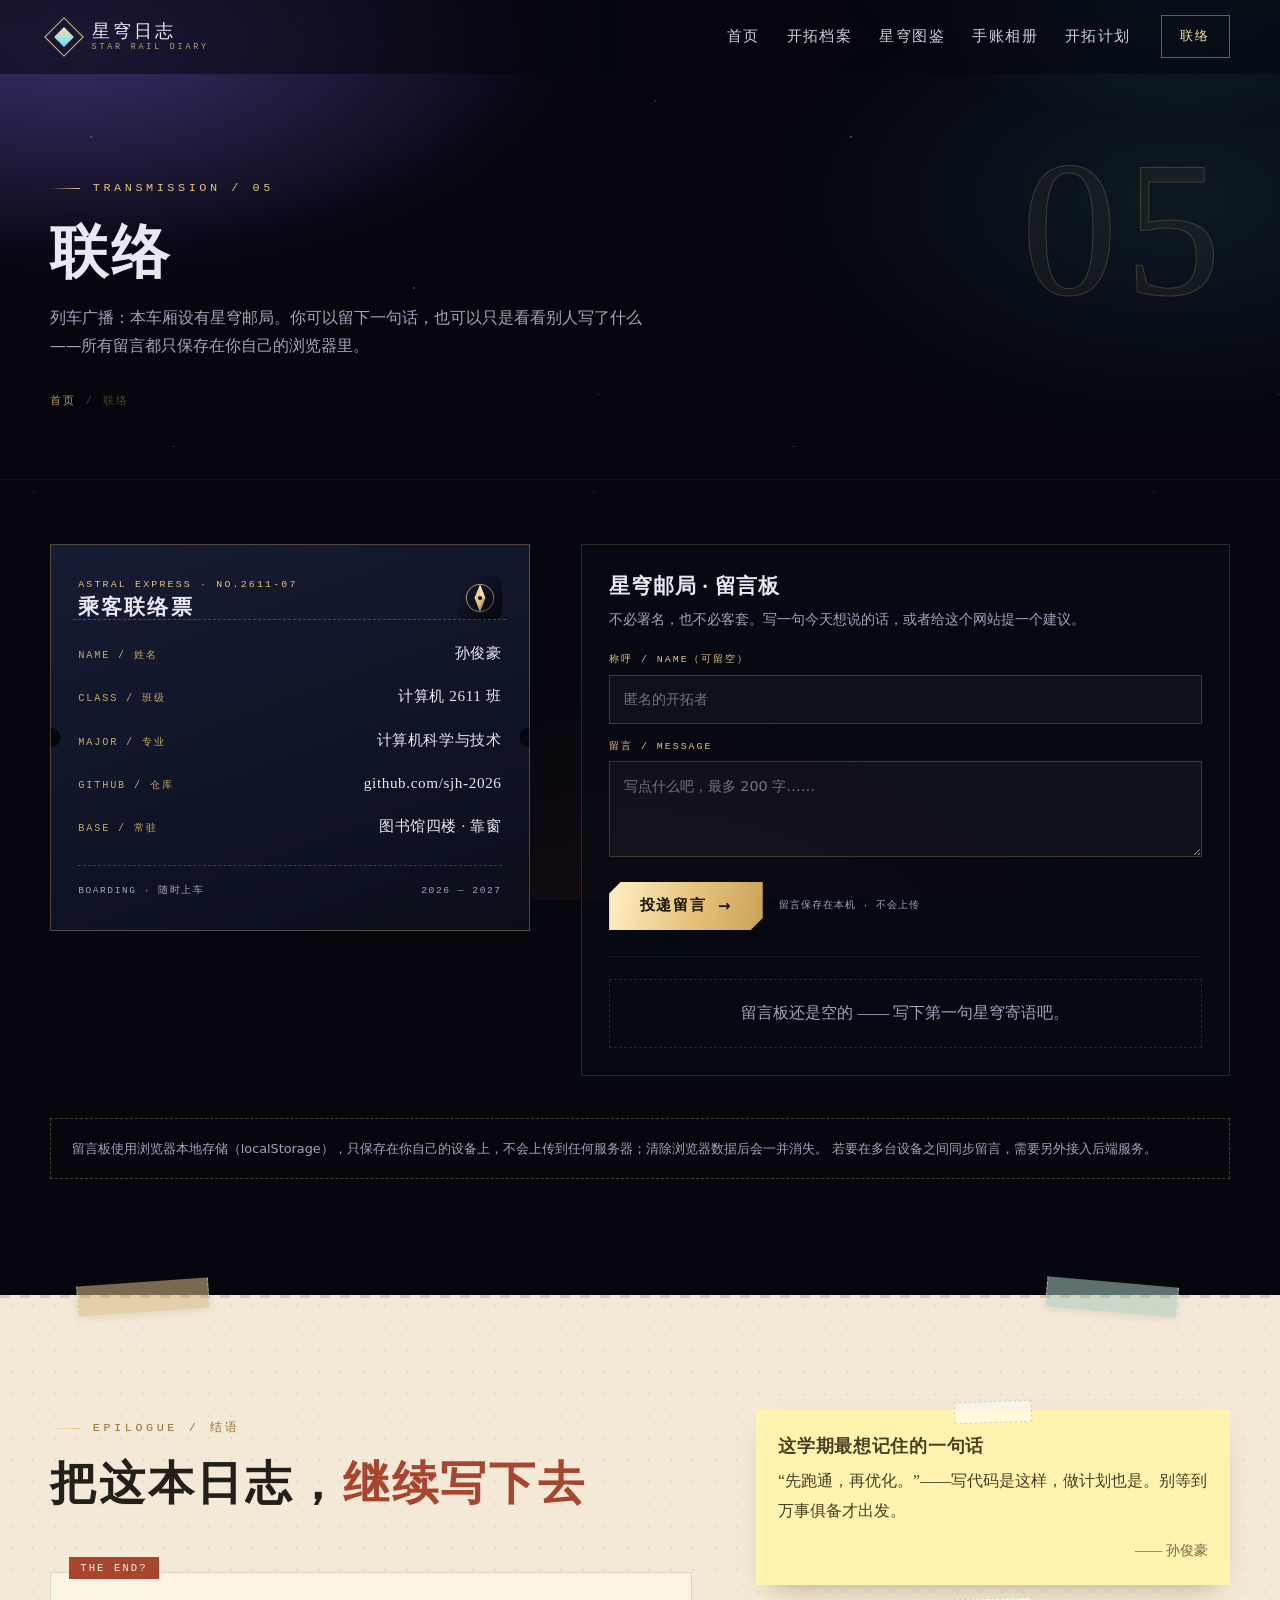
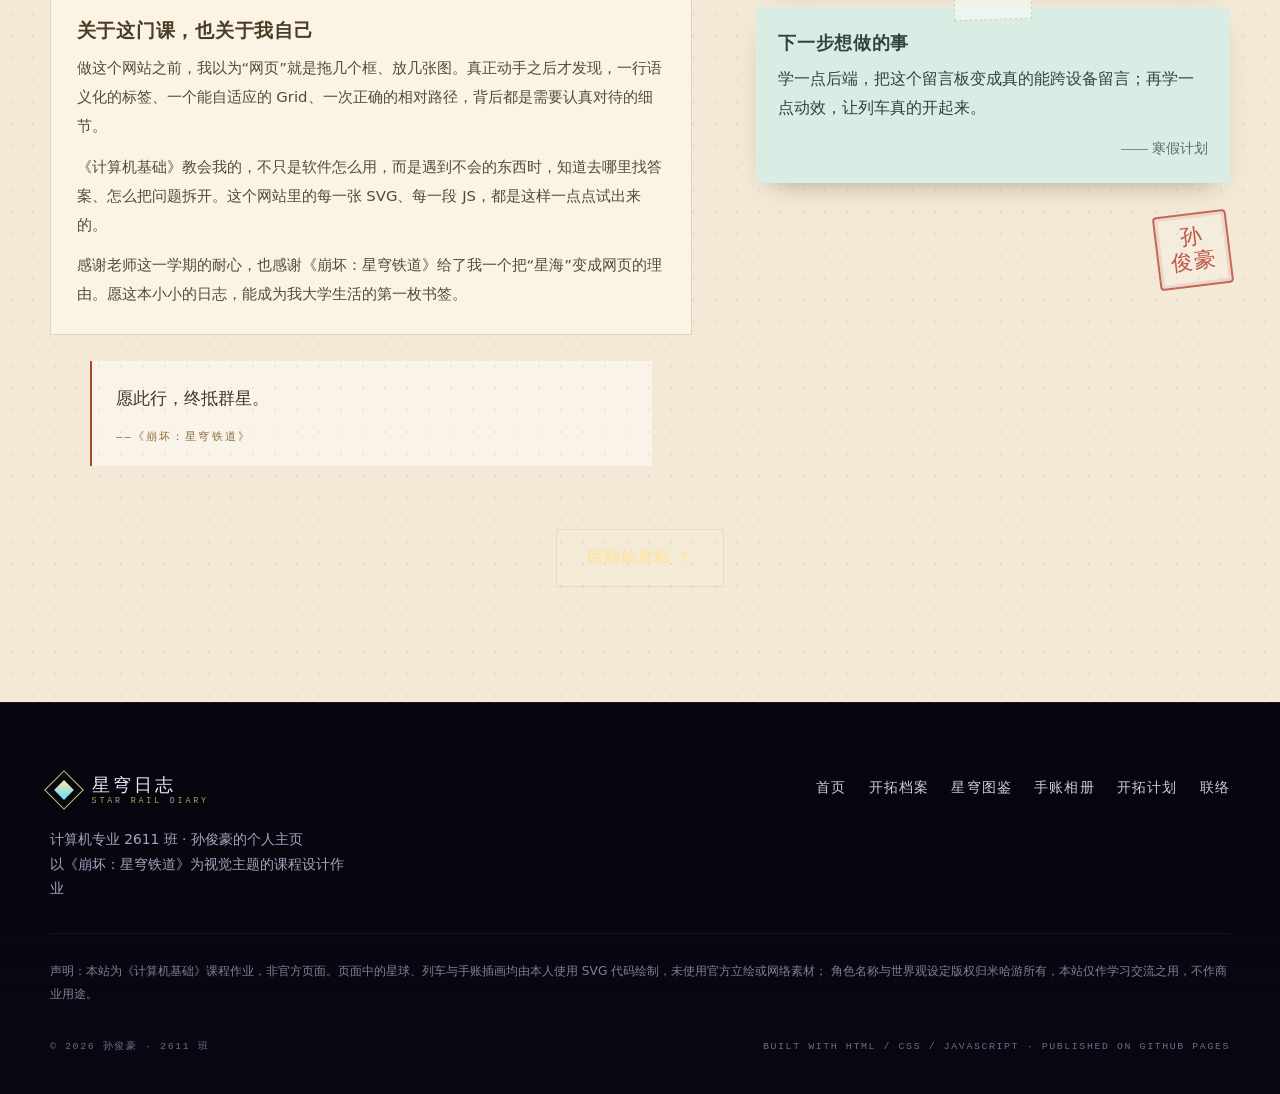
==== commit f9827eb2: "清理联系页占位信息" ====
--- a/contact.html
+++ b/contact.html
@@ -64,8 +64,7 @@
             <div class="ticket__row"><dt>NAME / 姓名</dt><dd>孙俊豪</dd></div>
             <div class="ticket__row"><dt>CLASS / 班级</dt><dd>计算机 2611 班</dd></div>
             <div class="ticket__row"><dt>MAJOR / 专业</dt><dd>计算机科学与技术</dd></div>
-            <div class="ticket__row"><dt>MAIL / 邮箱</dt><dd>sunjunhao@example.com</dd></div>
-            <div class="ticket__row"><dt>GITHUB / 仓库</dt><dd>github.com/your-name</dd></div>
+            <div class="ticket__row"><dt>GITHUB / 仓库</dt><dd>github.com/sjh-2026</dd></div>
             <div class="ticket__row"><dt>BASE / 常驻</dt><dd>图书馆四楼 · 靠窗</dd></div>
           </dl>
 
@@ -102,8 +101,8 @@
       </div>
 
       <p class="disclaimer">
-        提交前的小提醒：车票上的邮箱与 GitHub 地址是占位示例，请替换成你自己的真实信息；留言板使用浏览器 localStorage 存储，不会上传到任何服务器，
-        清除浏览器数据后会一并消失。若要在多台设备之间共享留言，需要另外接入后端或第三方服务。
+        留言板使用浏览器本地存储（localStorage），只保存在你自己的设备上，不会上传到任何服务器；清除浏览器数据后会一并消失。
+        若要在多台设备之间同步留言，需要另外接入后端服务。
       </p>
     </div>
   </section>
